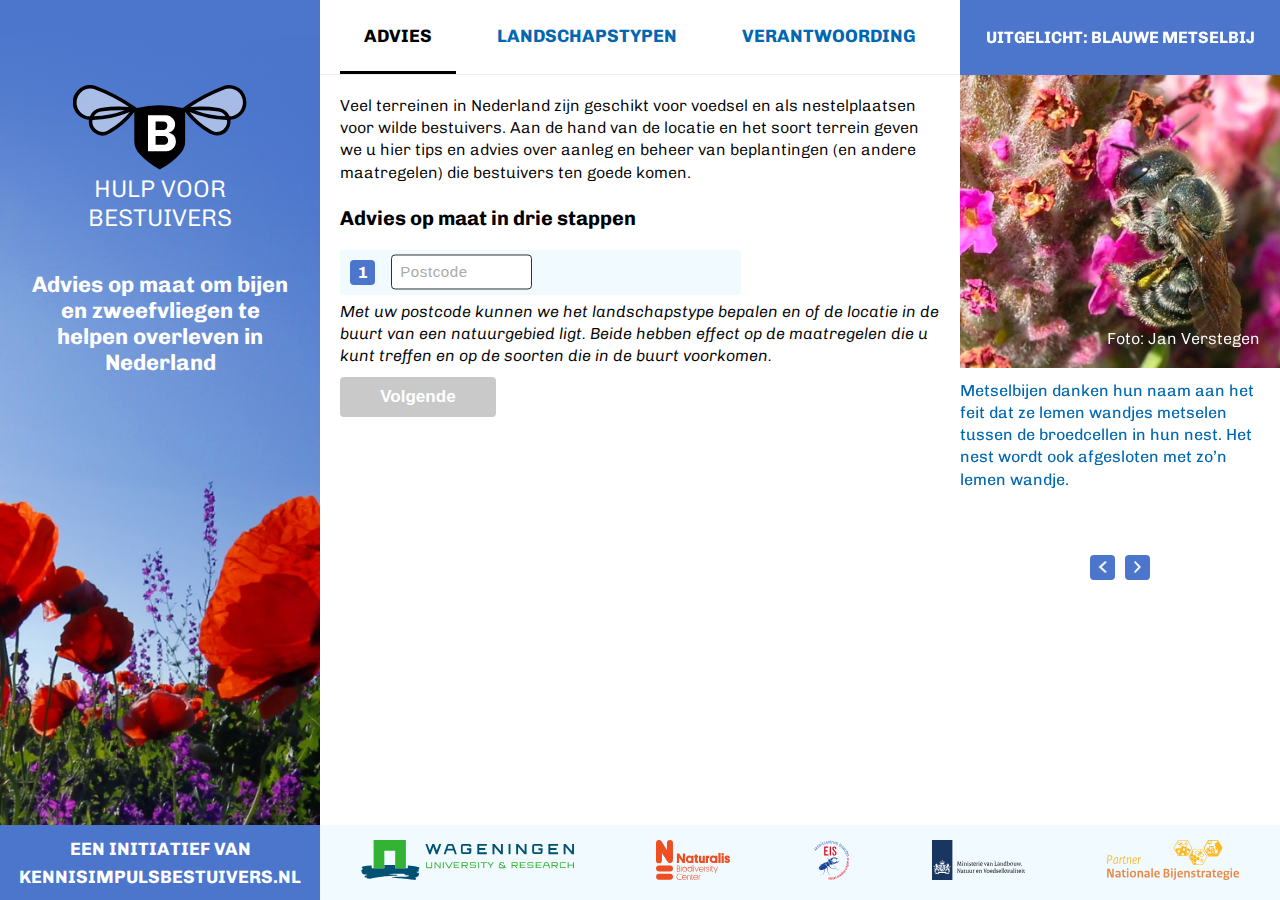
==== index.html @ d1b44572 "fix some issues" ====
<!DOCTYPE html>
<html lang="nl">
<head>
<meta charset="UTF-8" />
<meta name="viewport" content="width=device-width, initial-scale=1.0" />
<link href="https://fonts.googleapis.com/css2?family=Chivo:ital,wght@0,300;0,400;0,700;1,300;1,400;1,700&display=swap" rel="stylesheet" />   
<link rel="stylesheet" href="css/global.css" media="screen" />
<link rel="stylesheet" href="css/index.css" media="screen" />
<link rel="stylesheet" href="css/print.css" media="print" />
    
<script src="./js/global.js" defer></script> 
<script src="./js/carousel.js" defer></script> 
<script src="./js/index.js" defer></script>
<!-- generics -->
<link rel="icon" href="./assets/favicons/favicon-32.png" sizes="32x32">
<link rel="icon" href="./assets/favicons/favicon-57.png" sizes="57x57">
<link rel="icon" href="./assets/favicons/favicon-76.png" sizes="76x76">
<link rel="icon" href="./assets/favicons/favicon-96.png" sizes="96x96">
<link rel="icon" href="./assets/favicons/favicon-128.png" sizes="128x128">
<link rel="icon" href="./assets/favicons/favicon-192.png" sizes="192x192">
<link rel="icon" href="./assets/favicons/favicon-228.png" sizes="228x228">

<!-- Android -->
<link rel="shortcut icon" sizes="196x196" href="./assets/favicons/favicon-196.png">

<!-- iOS -->
<link rel="apple-touch-icon" href="./assets/favicons/favicon-120.png" sizes="120x120">
<link rel="apple-touch-icon" href="path/to/favicon-152.png" sizes="152x152">
<link rel="apple-touch-icon" href="path/to/favicon-180.png" sizes="180x180">

<!-- Windows 8 IE 10-->
<meta name="msapplication-TileColor" content="#FFFFFF">
<meta name="msapplication-TileImage" content="./assets/favicons/favicon-144.png">

<!-- Windows 8.1 + IE11 and above -->
<meta name="msapplication-config" content="./assets/favicons/browserconfig.xml" />

<title>Search Page</title>
</head>
<body>
<div class="loader"> <img src="./assets/logo.svg" alt=""> </div>
<div class="layout"> 
  <!-- header navgation -->
  <div class="nav_logo-flag"> <img src="./assets/logo.svg" alt="logo" class="nav_logo" />
    <h3 class="nav_flag">Hulp voor bestuivers</h3>
  </div>
  <header class="header">
    <nav class="header_nav">
      <ul class="nav_list">
        <li class="nav_item active"><a class="nav_item_link" href="/">Advies</a></li>
        <li class="nav_item"> <a class="nav_item_link">Landschapstypen</a> </li>
        <li class="nav_item"> <a class="nav_item_link">Verantwoording</a> </li>
      </ul>
    </nav>
  </header>
  
  <!-- hero -->
  <section class="hero">
    <div class="hero_logo-flag"> <img src="./assets/logo.svg" alt="logo" class="hero_logo" />
      <h3 class="hero_flag">HULP VOOR BESTUIVERS</h3>
    </div>
    <div class="hero_description">
      <h3> Advies op maat om bijen en zweefvliegen te helpen overleven in
        Nederland </h3>
    </div>
  </section>
  
  <!-- content section -->
  <section class="content">
    <p class="introduction"> Veel terreinen in Nederland zijn geschikt voor voedsel en als
      nestelplaatsen voor wilde bestuivers. Aan de hand van de locatie en
      het soort terrein geven we u hier tips en advies over aanleg en beheer
      van beplantingen (en andere maatregelen) die bestuivers ten goede
      komen. </p>
    <h3 class="content_h3">Advies op maat in drie stappen</h3>
    
    <!-- search form -->
    <form action="./results.html" method="GET" class="search_form">
      <!-- step 1 -->
      <div class="form_step">
        <div class="step_input">
          <div class="sm-box"> <span class="step_number">1</span> </div>
          <input
                type="text"
                name="postcode"
                id="postcode"
                placeholder="Postcode"
              />
        </div>
        <p class="input_error"> Geen geldige postcode. Probeer een andere. </p>
        <p class="input_explanation"> Met uw postcode kunnen we het landschapstype bepalen en of de
          locatie in de buurt van een natuurgebied ligt. Beide hebben effect op de maatregelen die u kunt treffen en op de soorten die in de buurt voorkomen. </p>
        <button class="button next" disabled>Volgende</button>
        <div class="step_input step_resume">
          <div class="sm-box"> <span class="step_number">1</span> </div>
          <div class="step_picked-value"> <span></span> </div>
          <img src="./assets/edit-icon.svg" alt="" class="step_edit-icon" /> </div>
      </div>
      
      <!-- step 2 -->
      <div class="form_step hidden">
        <div class="step_input">
          <div class="sm-box"> <span class="step_number">2</span> </div>
          <label class="step_title">Om welk type terrein gaat het?</label>
          <p class="step_choice">
            <input
                  type="radio"
                  id="choice_1"
                  name="type_terrein"
                  value="Agrarisch bedrijf"
                />
            <label for="choice_1">Agrarisch bedrijf</label>
          </p>
          <p class="step_choice">
            <input
                  type="radio"
                  id="choice_2"
                  name="type_terrein"
                  value="Bedrijventerrein"
                />
            <label for="choice_2">Bedrijventerrein</label>
          </p>
          <p class="step_choice">
            <input
                  type="radio"
                  id="choice_3"
                  name="type_terrein"
                  value="Natuurgebied"
                />
            <label for="choice_3">Natuurgebied</label>
          </p>
          <p class="step_choice">
            <input
                  type="radio"
                  id="choice_4"
                  name="type_terrein"
                  value="Oever of dijk"
                />
            <label for="choice_4">Oever of dijk</label>
          </p>
          <p class="step_choice">
            <input
                  type="radio"
                  id="choice_5"
                  name="type_terrein"
                  value="Park of landgoed"
                />
            <label for="choice_5">Park of landgoed</label>
          </p>
          <p class="step_choice">
            <input
                  type="radio"
                  id="choice_6"
                  name="type_terrein"
                  value="Tuin of plantsoen"
                />
            <label for="choice_6">Tuin of plantsoen</label>
          </p>
          <p class="step_choice">
            <input
                  type="radio"
                  id="choice_7"
                  name="type_terrein"
                  value="Weg- of spoorberm"
                />
            <label for="choice_7">Weg- of spoorberm</label>
          </p>
        </div>
        <button class="button next" disabled>Volgende</button>
        <div class="step_input step_resume">
          <div class="sm-box"> <span class="step_number">2</span> </div>
          <div class="step_picked-value"> <span></span> </div>
          <img src="./assets/edit-icon.svg" alt="" class="step_edit-icon" /> </div>
      </div>
      
      <!-- step 3 -->
      <div class="form_step hidden">
        <div class="step_input">
          <div class="sm-box"> <span class="step_number">3</span> </div>
          <label class="step_title">Over welke situatie wilt u advies?</label>
          <p class="step_choice">
            <input
                  type="radio"
                  id="situatie_1"
                  name="situatie"
                  value="Beheer van bestaande situatie op een bestuiver-vriendelijke manier"
                />
            <label for="situatie_1"
                  >Beheer van bestaande situatie op een bestuiver-vriendelijke
              manier</label
                >
          </p>
          <p class="step_choice">
            <input
                  type="radio"
                  id="situatie_2"
                  name="situatie"
                  value="Aanleg van voedselaanbod"
                />
            <label for="situatie_2">Aanleg van voedselaanbod</label>
          </p>
          <p class="step_choice">
            <input
                  type="radio"
                  id="situatie_3"
                  name="situatie"
                  value="Aanleg van nestelplekken"
                />
            <label for="situatie_3">Aanleg van nestelplekken</label>
          </p>
        </div>
        <button class="button next" type="submit" disabled>Zoek</button>
        <div class="step_input step_resume">
          <div class="sm-box"> <span class="step_number">3</span> </div>
          <div class="step_picked-value"> <span
                  >Beheer van bestaande situatie op een bestuiver-vriendelijke
            manier </span> </div>
          <img src="./assets/edit-icon.svg" alt="" class="step_edit-icon" /> </div>
      </div>
    </form>
  </section>
  
  <!-- spotlight carousel -->
  <section class="spotlight">
    <div class="carousel">
      <div class="carousel_slides"> 
        <!-- slide 1 -->
        <div class="carousel_slide">
          <div class="title-bar">
            <h3>Uitgelicht: Blauwe Metselbij</h3>
          </div>
          <div class="slide_image"> <img src="./assets/p1-blauwe-metselbij.jpg" alt="slide image" /> <span class="slide_image-credit">Foto: Jan Verstegen</span> </div>
          <div class="slide_description">
            <p> Metselbijen danken hun naam aan het feit dat ze lemen wandjes
              metselen tussen de broedcellen in hun nest. Het nest wordt ook
              afgesloten met zo’n lemen wandje. </p>
          </div>
        </div>
        
        <!-- slide 2 -->
        <div class="carousel_slide">
          <div class="title-bar">
            <h3>Uitgelicht: Snorzweefvlieg</h3>
          </div>
          <div class="slide_image"> <img src="./assets/p2-snorzweefvlieg.jpg" alt="slide image" /> <span class="slide_image-credit">Foto: Willem Landman</span> </div>
          <div class="slide_description">
            <p> Zweefvliegen kunnen niet steken, maar bootsen vaak het
              uiterlijk van stekende insecten na (mimicry). </p>
          </div>
        </div>
        
        <!-- slide 3 -->
        <div class="carousel_slide">
          <div class="title-bar">
            <h3>Uitgelicht: Kleine Vos</h3>
          </div>
          <div class="slide_image"> <img src="./assets/p3-kleine-vos.jpg" alt="slide image" /> <span class="slide_image-credit">Foto: Bert Heugmui</span> </div>
          <div class="slide_description">
            <p> In Nederland komen 2.214 vlindersoorten voor, waarvan 53
              dagvlindersoorten. De Kleine Vos (Aglais Urticae) is te
              herkennen aan de roodbruine voorvleugel met een rij blauwe
              maanvlekken langs de achterrand. </p>
          </div>
        </div>
        
        <!-- slide 4 -->
        <div class="carousel_slide">
          <div class="title-bar">
            <h3>Uitgelicht: Bromvlieg</h3>
          </div>
          <div class="slide_image"> <img src="./assets/p4-bromvlieg.jpg" alt="slide image" /> <span class="slide_image-credit">Foto: Egor Kamelev</span> </div>
          <div class="slide_description">
            <p> De bromvlieg kan bij planten met een sterke geur, zoals
              guldenroede (Solidago), helpen bij de bestuiving. </p>
          </div>
        </div>
        
        <!-- slide 5 -->
        <div class="carousel_slide">
          <div class="title-bar">
            <h3>Uitgelicht: Doodskopzweefvlieg</h3>
          </div>
          <div class="slide_image"> <img
                  src="./assets/p5-doodskopzweefvlieg.jpg"
                  alt="slide image"
                /> <span class="slide_image-credit">Foto: Willem Landman</span> </div>
          <div class="slide_description">
            <p> De doodskopzweefvlieg komt in heel Europa voor, tot in
              Noord-Afrika. Het voedsel bestaat uit nectar en stuifmeel van
              diverse bloemsoorten. </p>
          </div>
        </div>
      </div>
      <div class="carousel_controls">
        <button class="sm-box carousel_control" data-dir="left"> <img
                src="./assets/arrow.svg"
                alt="next slide"
                class="carousel_arrow left"
              /> </button>
        <button class="sm-box carousel_control" data-dir="right"> <img
                src="./assets/arrow.svg"
                alt="next slide"
                class="carousel_arrow"
              /> </button>
      </div>
    </div>
  </section>
  
  <!-- footer -->
  <footer class="footer">
    <div class="footer_links"> <a href="http://kennisimpulsbestuivers.nl">Een initiatief van</a> <a href="http://kennisimpulsbestuivers.nl">Kennisimpulsbestuivers.nl</a> </div>
    <div class="footer_sponsors"> <a href="https://www.wur.nl" class="footer_sponsor-link"> <img
              src="./assets/footer-logo-1-wur.svg" alt="" class="footer_sponsor-img"/> </a> <a href="https://www.naturalis.nl" class="footer_sponsor-link"> <img src="./assets/footer-logo-2-naturalis.svg" alt="" class="footer_sponsor-img"/></a> <a href="https://www.eis-nederland.nl" class="footer_sponsor-link"><img src="./assets/footer-logo-3-eis.svg" alt="" class="footer_sponsor-img"/> </a> <a href="https://www.rijksoverheid.nl/ministeries/ministerie-van-landbouw-natuur-en-voedselkwaliteit" class="footer_sponsor-link"> <img src="./assets/footer-logo-4-lnv.svg" alt="" class="footer_sponsor-img"/> </a> <a href="https://www.bestuivers.nl/nationalebijenstrategie" class="footer_sponsor-link"> <img src="./assets/footer-logo-5-nb.svg" alt="" class="footer_sponsor-img"/> </a> </div>
  </footer>
</div>
</body>
</html>
---- css/global.css ----
:root {
  --main-color: #4b76cc;
  --main-color-light: #f0faff;
  --main-color-dark: #0067b2;
  --inactive-button-bg: #c9c9c9;
  --red: #ed1c24;
  --black: #000000;
  --white: #ffffff;
  --green: #29af58;
  --brown: #b27036;
  --blue: #29abe2;
  --yellow: #ffb831;
  --gray-bg: #d7d7d7;
  --font: 'Chivo', sans-serif;
}

*,
*::after,
*::before {
  margin: 0;
  padding: 0;
  -webkit-box-sizing: border-box;
  box-sizing: border-box;
}

html {
  font-size: 62.7%;
}

body {
  font-size: 1.6rem;
  font-family: var(--font);
  background-color: var(--gray-bg);
  color: var(--black);
}
/*t*/ .print {display:none}
p {
  font-size: 1.6rem;
  line-height: 2.2rem;
}

.text {
  font-size: 1.6rem;
  line-height: 2.2rem;
}

img {
  max-width: 100%;
  max-height: 100%;
}

ol,
ul {
  list-style: none;
}

table {
  border-collapse: collapse;
  border-spacing: 0;
}

a,
button {
  cursor: pointer;
  /*t*/ text-decoration:none;
}

a:active,
a:hover {
  outline: 0;
}

/* Page preloader */
.loader {
  position: fixed;
  top: 0;
  bottom: 0;
  right: 0;
  left: 0;
  z-index: 1000;
  background-color: var(--main-color-light);
}

.loader img {
  width: 120px;
  position: absolute;
  top: 20%;
  left: 50%;
  animation: float 2s ease-in-out infinite;
}

.loader.hidden {
  display: none;
}


@keyframes float {
  0% {
    transform: translateY(0px) translate(-50%, -50%);
  }
  50% {
    transform: translateY(25px) translate(-50%, -50%);
  }
  100% {
    transform: translateY(0px) translate(-50%, -50%);
  }
}


/* Layout */
.layout {
  max-width: 1920px;
  min-height: 100vh;
  margin: auto;
  padding-top: 7.5rem;
  background-color: var(--white);
}

/* Header (navigation) */
.header {
  height: 7.5rem;
  border-bottom: 1.5px rgb(240, 240, 240) solid;
  z-index: 4;
  background-color: var(--white);
  position: fixed;
  top: 0;
  left: 25%;
  right: 25%;
}

.nav_logo-flag {
  display: none;
}

.header_nav {
  height: 100%;
}

.nav_list {
  display: -webkit-box;
  display: -ms-flexbox;
  display: flex;
  -webkit-box-pack: justify;
  -ms-flex-pack: justify;
  justify-content: space-between;
  -webkit-box-align: center;
  -ms-flex-align: center;
  align-items: center;
  height: 100%;
  margin: auto 2rem;
  overflow-x: scroll;
  scrollbar-width: none;
}

.nav_list::-webkit-scrollbar {
  height: 0rem;
  width: 0rem;
}

.nav_item {
  height: 100%;
  font-size: 1.8rem;
  font-weight: bold;
  padding-right: 4%;
  padding-left: 4%;
  border-bottom: 3px solid transparent;
  color: var(--main-color-dark);
  -webkit-transition: all 0.2s linear;
  -o-transition: all 0.2s linear;
  transition: all 0.2s linear;
}

.nav_item_link {
  text-transform: uppercase;
  display: -webkit-box;
  display: -ms-flexbox;
  display: flex;
  -webkit-box-pack: center;
  -ms-flex-pack: center;
  justify-content: center;
  -webkit-box-align: center;
  -ms-flex-align: center;
  align-items: center;
  width: 100%;
  height: 100%;
  color: inherit;
}

.nav_item:hover {
  border-bottom: 3px solid var(--main-color-dark);
}

.nav_item.active {
  color: var(--black);
  border-bottom: 3px solid var(--black);
}

/* Hero */
.hero {
  width: 25%;
  max-width: 34.8rem;
  background-color: var(--main-color);
  background-image: url('../assets/main-image.png');
  background-position-y: bottom;
  background-size: cover;
  color: var(--white);
  text-align: center;
  position: fixed;
  right: left;
  bottom: 7.5rem;
  top: 0;
}

.hero_logo-flag {
  width: 80%;
  margin: auto;
  margin-top: 8.5rem;
}

.hero_logo {
  width: 17.4rem;
}

.hero_flag {
  font-size: 2.4rem;
  font-weight: 300;
}

.hero_description h3 {
  font-size: 2.2rem;
  line-height: 2.6rem;
  font-weight: bold;
  width: 85%;
  margin: auto;
  margin-top: 4rem;
}

/* Spotlight */
.spotlight {
  width: 25%;
  max-width: 34.8rem;
  position: fixed;
  right: 0;
  top: 0;
}

.title-bar {
  display: flex;
  justify-content: center;
  align-items: center;
  height: 7.5rem;
  padding-right: 1rem;
  padding-left: 1rem;
  background-color: var(--main-color);
  color: var(--white);
  text-transform: uppercase;
  font-size: 1.4rem;
  text-align: center;
}

/* Content */
.content {
  margin: 7.5rem 25%;
  margin-top: 0rem;
}

/* Footer */
.footer {
  display: -webkit-box;
  display: -ms-flexbox;
  display: flex;
  height: 7.5rem;
  position: fixed;
  bottom: 0;
  left: 0;
  right: 0;
  background-color: var(--main-color-light);
  margin-top: 3rem;
}

.footer_links {
  width: 25%;
  max-width: 34.8rem;
  background-color: var(--main-color);
  padding-top: 1rem;
  color: var(--white);
  text-transform: uppercase;
  font-size: 1.8rem;
  line-height: 2.8rem;
  font-weight: bold;
  text-align: center;
}
.footer_links a, .footer_links a:visited {  text-decoration:none;color: var(--white);
}
.footer_sponsors {
  display: -webkit-box;
  display: -ms-flexbox;
  display: flex;
  width: 75%;
  -ms-flex-pack: distribute;
  justify-content: space-around;
  -webkit-box-align: center;
  -ms-flex-align: center;
  align-items: center;
  background-color: var(--main-color-light);
}

.footer_sponsor-link {
  display: block;
}

.footer_sponsor-img {
  height: 4rem;
}

/* sm-box */
.sm-box {
  width: 2.5rem;
  height: 2.5rem;
  background-color: var(--main-color);
  border-radius: 0.4rem;
  display: -webkit-inline-box;
  display: -ms-inline-flexbox;
  display: inline-flex;
  -webkit-box-pack: center;
  -ms-flex-pack: center;
  justify-content: center;
  -webkit-box-align: center;
  -ms-flex-align: center;
  align-items: center;
  border: none;
  outline: none;
}

/*  Media Queries  */
@media (min-width: 1920px) {
  .header {
    right: calc((100vw - 1920px) / 2 + 45rem);
    left: calc((100vw - 1920px) / 2 + 45rem);
  }
  .spotlight {
    right: calc((100vw - 1920px) / 2);
  }
  .footer {
    right: calc((100vw - 1920px) / 2);
    left: calc((100vw - 1920px) / 2);
  }
}

@media (min-width: 1800px) {
  html {
    font-size: 75%;
  }
}

@media (min-width: 1400px) {
  html {
    font-size: 66%;
  }
  .spotlight,
  .hero,
  .footer_links {
    max-width: 45rem;
  }
}

@media (max-width: 1125px) {
  html {
    font-size: 56%;
  }

  p {
    font-size: 1.8rem;
    line-height: 2.4rem;
  }
}

@media (min-width: 768px) and (max-width: 1024px) {
  .nav_list {
    max-width: 100%;
  }

  .nav_item {
    font-size: 14px;
    padding: 2px;
  }
}

@media (max-width: 768px) {
  .layout {
    display: inline-block;
    position: relative;
    width: 100%;
    padding-top: 0rem;
  }

  .nav_logo-flag {
    display: -webkit-box;
    display: -ms-flexbox;
    display: flex;
    -webkit-box-align: center;
    -ms-flex-align: center;
    align-items: center;
    -webkit-box-pack: center;
    -ms-flex-pack: center;
    justify-content: center;
    margin: auto;
    position: fixed;
    width: 100%;
    background: var(--main-color);
    padding: 1rem;
    color: var(--white);
    z-index: 4;
  }

  .nav_logo {
    width: 10rem;
    margin-right: 2rem;
  }

  .nav_flag {
    text-transform: uppercase;
    font-size: 2.4rem;
    font-weight: 300;
  }

  .header {
    top: 6.8rem;
    left: 0;
    width: 100%;
    height: 6.4rem;
  }

  .hero {
    width: 100%;
    max-width: 100%;
    height: 20rem;
    background-position-y: 65%;
    padding-top: 2rem;
    margin-top: 12rem;
    position: relative;
  }

  .hero_logo-flag {
    display: none;
  }

  .hero_description {
    margin-top: 5rem;
    max-width: 50rem;
    margin-right: auto;
    margin-left: auto;
  }

  .hero_description h3 {
    text-align: center;
    line-height: 3rem;
  }

  .header {
    border-bottom: none;
    -webkit-box-shadow: 0rem 0.4rem 0.4rem rgba(0, 0, 0, 0.1);
    box-shadow: 0rem 0.4rem 0.4rem rgba(0, 0, 0, 0.1);
  }

  .header_nav {
    max-width: 60rem;
    margin: auto;
  }

  .spotlight {
    display: none;
  }

  .content {
    margin: 0;
    margin-bottom: 10rem;
  }

  .footer {
    display: block;
    width: 100%;
    position: fixed;
    bottom: 7rem;
  }

  .footer_links {
    width: 100%;
    max-width: 100%;
    padding: 2rem;
  }

  .footer_sponsors {
    display: -webkit-box;
    display: -ms-flexbox;
    display: flex;
    -webkit-box-pack: justify;
    -ms-flex-pack: justify;
    justify-content: space-between;
    width: 100%;
    padding: 1.6rem;
    background-color: var(--main-color-light);
  }
}

@media (max-width: 667px) {
  .header {
    height: 51px;
  }

  .nav_flag {
    font-size: 20px;
  }

  .nav_item {
    font-size: 15px;
  }

  .content {
    margin-bottom: 6rem;
  }

  .footer {
    display: block;
    width: 100%;
    position: relative;
  }

  .footer_sponsors {
    display: -webkit-box;
    display: -ms-flexbox;
    display: flex;
    -webkit-box-pack: baseline;
    -ms-flex-pack: baseline;
    justify-content: baseline;
    -ms-flex-wrap: wrap;
    flex-wrap: wrap;
    width: 100%;
    padding: 4rem;
    background-color: var(--main-color-light);
  }

  .footer_sponsor-link {
    width: 45%;
    height: 6rem;
    text-align: center;
  }

  .footer_sponsor-link:nth-child(1) {
    height: 4rem;
  }

  .footer_sponsor-link:nth-child(3) {
    width: 100%;
    margin: 6rem;
  }

  .footer_sponsor-img {
    height: 100%;
  }
}

@media (max-width: 375px) {
  p {
    font-size: 14px;
  }

  .nav_flag {
    font-size: 18px;
    margin: 0;
  }

  .hero {
    height: 315px;
  }

  .nav_list {
    max-width: 100%;
    margin: 2px;
  }

  .nav_item {
    font-size: 14px;
    padding: 1px;
  }
}
---- css/index.css ----
/*******************

1 - carousel
2 - content
3 - media queries

********************/

/* carousel */
.carousel {
  width: 100%;
  overflow-x: hidden;
}

.carousel_slides {
  display: flex;
  width: 100%;
  position: relative;
  right: 0;
}

.carousel_slide {
  min-width: 100%;
}

.slide_image {
  position: relative;
  color: var(--white);
  height: 29.2rem;
}

.slide_image img {
  width: 100%;
  height: 100%;
  object-fit: cover;
  object-position: center;
}

.slide_image-credit {
  position: absolute;
  right: 2rem;
  bottom: 2rem;
  font-weight: 300;
}

.slide_description {
  padding-top: 1.2rem;
  padding-right: 1rem;
  color: var(--main-color-dark);
}

.slide_description p {
  line-height: 2.2rem;
}

/* Carousel controls */
.carousel_controls {
  display: flex;
  justify-content: center;
  margin-top: 2rem;
}

.carousel_control {
  margin: auto 0.5rem;
}

.carousel_arrow {
  height: 1.2rem;
}

.carousel_arrow.left {
  transform: rotateY(180deg);
}



/* content */
.content {
  padding: 2rem;
}

.introduction {
  font-weight: 300;
}

.content_h3 {
  font-size: 2rem;
  margin-top: 2.2rem;
}




/* form */
.search_form {
  padding-bottom: 6rem;
}

.form_step {
  margin-top: 2rem;
  margin-bottom: 3rem;
}

.search_form:not(.opened) .form_step.hidden {
  display: none;
}

.search_form.opened .button:not([type='submit']) {
  display: none;
}

.step_input {
  width: 40rem;
  padding: 1rem;
  position: relative;
  background-color: var(--main-color-light);
  border-radius: 4px;
}

.step_input .sm-box {
  margin-right: 0.6rem;
}

.step_number {
  color: var(--white);
  font-weight: bold;
}

input {
  padding: 0.8rem;
  border: 1px solid rgb(49, 49, 49);
  border-radius: 4px;
  font-size: 1.5rem;
  letter-spacing: 0.06rem;
  outline: none;
}

input:focus {
  border: 1px solid black;
}

input::placeholder {
  color: rgb(170, 170, 170);
}

input#postcode {
  position: absolute;
  top: 50%;
  transform: translateY(-50%);
  width: 14rem;
  margin-left: 1rem;
}

.input_error {
  color: var(--red);
  margin-top: 1rem;
  display: none;
}

.input_explanation {
  font-weight: 300;
  font-style: italic;
  margin-top: 0.6rem;
}

.form_step.error input {
  border-color: var(--red);
  color: var(--red);
}

.form_step.error .input_error {
  display: block;
}

.step_resume {
  display: none;
}

.step_edit-icon {
  display: block;
  width: 2.4rem;
  position: absolute;
  top: 1rem;
  right: 1.6rem;
  cursor: pointer;
}

.form_step.passed > *:not(.step_resume) {
  display: none;
}

.form_step.passed .step_resume {
  display: block;
}

.step_picked-value {
  position: relative;
  margin-left: 3.6rem;
  margin-top: -2rem;
  margin-bottom: 1rem;
}

.step_picked-value span {
  display: block;
}

.button {
  background-color: var(--main-color);
  border: none;
  border-radius: 4px;
  color: white;
  font-weight: bold;
  font-size: 1.7rem;
  padding: 1rem 4rem 1rem 4rem;
  margin-top: 1rem;
}

.button:disabled {
  background-color: var(--inactive-button-bg);
}

.step_choice {
  margin: 1.6rem auto;
}

[type='radio']:checked,
[type='radio']:not(:checked) {
  position: absolute;
  left: -9999px;
}

[type='radio']:checked + label,
[type='radio']:not(:checked) + label {
  position: relative;
  padding-left: 3.4rem;
  cursor: pointer;
  line-height: 20px;
  display: inline-block;
}

[type='radio']:checked + label:before,
[type='radio']:not(:checked) + label:before {
  content: '';
  position: absolute;
  left: 0;
  top: 0;
  width: 2.2rem;
  height: 2.2rem;
  border: 1.5px solid rgb(51, 51, 51);
  border-radius: 100%;
  background: #fff;
}

[type='radio']:checked + label:after,
[type='radio']:not(:checked) + label:after {
  content: '';
  width: 1.2rem;
  height: 1.2rem;
  background: var(--main-color);
  position: absolute;
  top: 0.5rem;
  left: 0.5rem;
  border-radius: 100%;
  -webkit-transition: all 0.2s ease;
  transition: all 0.2s ease;
}

[type='radio']:not(:checked) + label:after {
  opacity: 0;
  -webkit-transform: scale(0);
  transform: scale(0);
}

[type='radio']:checked + label:after {
  opacity: 1;
  -webkit-transform: scale(1);
  transform: scale(1);
}


/* media queries */
@media (min-width: 1400px) {
  .slide_image {
    height: 18vw;
    max-height: 40rem;
  }
}

@media (max-width: 1125px) {
  .slide_image {
    max-height: 25rem;
  }

  .slide_description p {
    font-size: 1.8rem;
    line-height: 2.6rem;
  }

  .step_title {
    font-size: 1.8rem;
  }

  input {
    font-size: 1.7rem;
  }
}

@media (max-width: 1024px) {
  .slide_description p {
    font-size: 1.6rem;
    line-height: 2.8rem;
  }
}


@media (max-width: 768px) {

  .content {
    padding: 0;
  }

  p, h3, button {
    margin-left: 2rem;
    margin-right: 2rem;
  }

  .introduction {
    margin-top: 2rem;
  }

  .step_input {
    padding-left: 3rem;
    padding-top: 1.5rem;
    width: 100%;
  }
}
---- css/print.css ----
/* CSS Document */
@import url('https://fonts.googleapis.com/css2?family=Chivo:ital,wght@0,300;0,400;0,700;1,300;1,400;1,700&display=swap');
@page {
margin: 0.5cm;
}
body {width:100% !important; margin:0 !important; padding:0 !important; font-family: 'Chivo', sans-serif; line-height: 1.4; word-spacing:1.1pt; letter-spacing:0.2pt; color: #000; background: none; font-size: 11pt; }
.print, .section_title_input, .content_measure_details {display:inline}
.loader, .header, .hero_logo-flag, .content_measure_image, .options-filter-toggler, .options-filter-toggler label, .content_edit-btn, .content_measure_print, .content_measures-list, .section_title_input, .sm-box.section_dropdown {display:none}
.nav_logo-flag {text-align: center}
.nav_logo {width:3cm}
h3.nav_flag {margin:0;padding:0;text-transform: uppercase}
.hero_description {text-align: center; color:#969696!important}
.print-box {width:50%; display:inline-block;float:left;padding-bottom:30px}
.content_chosen-params p {margin:0}
.chart_wrapper {}
.chart_legend {
  /*display: inline-flex;*/
  flex-direction: column;
  width: auto;float:left;
  margin:22px 0 0;
}
.chart_canvas {}
.chart_legend_element {
  display: flex;
}
#chart_canvas {float:left}
.chart_legend_element-name {
  /*font-size: 1.4rem;*/
  margin: 0 0.5rem;
    white-space: nowrap;
}

.chart_legend_element-value {
  /*font-size: 1.3rem;*/
   margin:0;
    width:100%;
    margin-bottom:10px;
    text-align:right;
}
.color-box {width:10px;height:10px;box-sizing: border-box;}
.color-box.green {border:10px solid #29af58;}
.color-box.blue {border:10px solid #29abe2;}
.color-box.brown {border:10px solid #b27036;}
.color-box.yellow {border:10px solid #ffb831;}

.section_title {font-weight:bold;font-size:1.3em}
.species-table {margin-bottom:30px}
.month-box {border:1px solid black;width:10px;height:10px;display:block;float:left}
.species-table a:link, .species-table a:visited {text-decoration:none;color:#000}
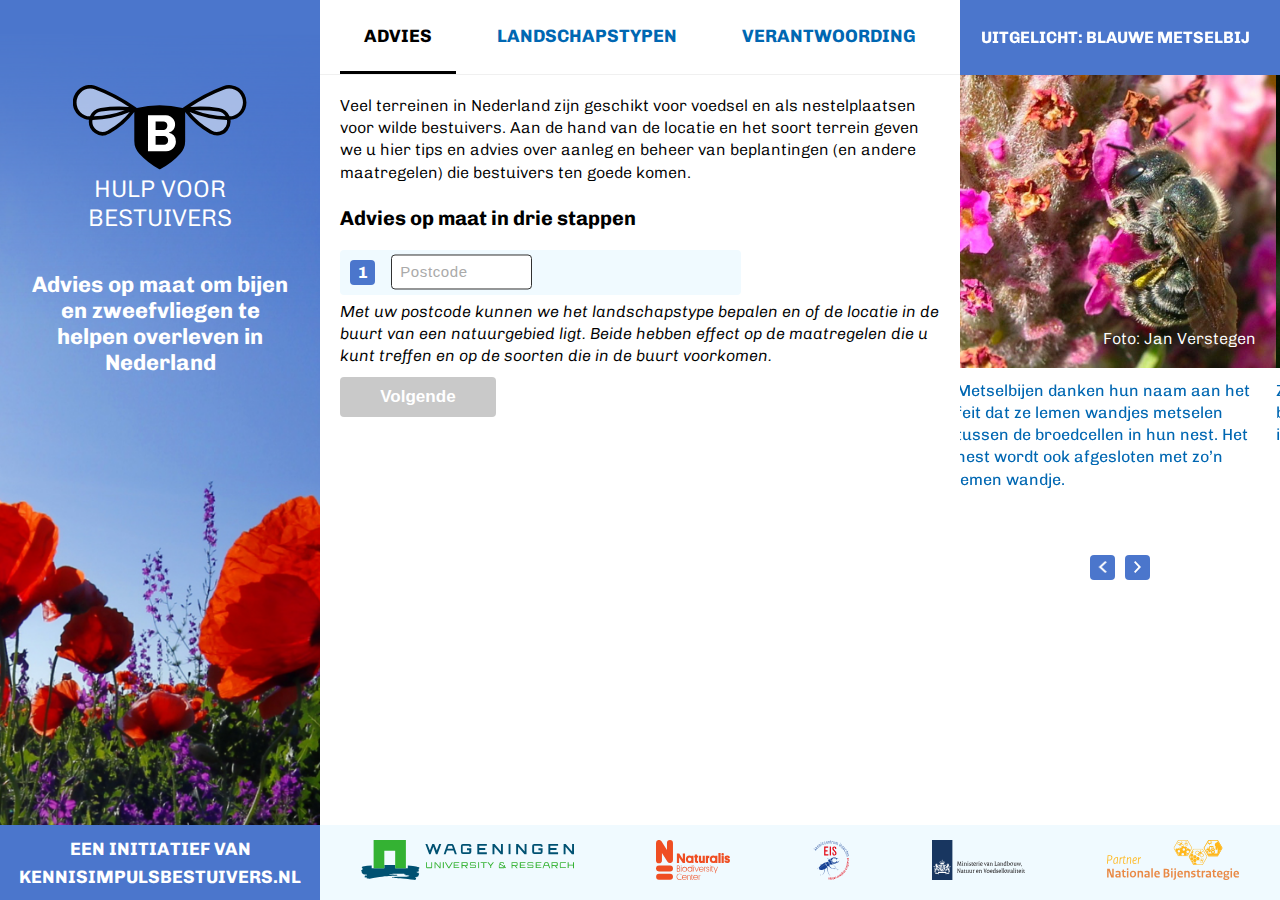
==== commit a096b002: "fix back btton issue, change dropdown tags, change content and tables logic, back to pdf, fix script" ====
--- a/index.html
+++ b/index.html
@@ -3,13 +3,14 @@
 <head>
 <meta charset="UTF-8" />
 <meta name="viewport" content="width=device-width, initial-scale=1.0" />
-<link href="https://fonts.googleapis.com/css2?family=Chivo:ital,wght@0,300;0,400;0,700;1,300;1,400;1,700&display=swap" rel="stylesheet" />   
+<link href="https://fonts.googleapis.com/css2?family=Chivo:ital,wght@0,300;0,400;0,700;1,300;1,400;1,700&display=swap" rel="stylesheet" />
 <link rel="stylesheet" href="css/global.css" media="screen" />
 <link rel="stylesheet" href="css/index.css" media="screen" />
 <link rel="stylesheet" href="css/print.css" media="print" />
-    
-<script src="./js/global.js" defer></script> 
-<script src="./js/carousel.js" defer></script> 
+
+<script src="./js/global.js" defer></script>
+<script src="./js/carousel.js" defer></script>
+<script src="./js/form.js" defer></script>
 <script src="./js/index.js" defer></script>
 <!-- generics -->
 <link rel="icon" href="./assets/favicons/favicon-32.png" sizes="32x32">
@@ -39,7 +40,7 @@
 </head>
 <body>
 <div class="loader"> <img src="./assets/logo.svg" alt=""> </div>
-<div class="layout"> 
+<div class="layout">
   <!-- header navgation -->
   <div class="nav_logo-flag"> <img src="./assets/logo.svg" alt="logo" class="nav_logo" />
     <h3 class="nav_flag">Hulp voor bestuivers</h3>
@@ -53,7 +54,7 @@
       </ul>
     </nav>
   </header>
-  
+
   <!-- hero -->
   <section class="hero">
     <div class="hero_logo-flag"> <img src="./assets/logo.svg" alt="logo" class="hero_logo" />
@@ -64,7 +65,7 @@
         Nederland </h3>
     </div>
   </section>
-  
+
   <!-- content section -->
   <section class="content">
     <p class="introduction"> Veel terreinen in Nederland zijn geschikt voor voedsel en als
@@ -73,7 +74,7 @@
       van beplantingen (en andere maatregelen) die bestuivers ten goede
       komen. </p>
     <h3 class="content_h3">Advies op maat in drie stappen</h3>
-    
+
     <!-- search form -->
     <form action="./results.html" method="GET" class="search_form">
       <!-- step 1 -->
@@ -81,24 +82,25 @@
         <div class="step_input">
           <div class="sm-box"> <span class="step_number">1</span> </div>
           <input
-                type="text"
-                name="postcode"
-                id="postcode"
-                placeholder="Postcode"
-              />
+            type="text"
+            name="postcode"
+            id="postcode"
+            placeholder="Postcode"
+          />
         </div>
         <p class="input_error"> Geen geldige postcode. Probeer een andere. </p>
         <p class="input_explanation"> Met uw postcode kunnen we het landschapstype bepalen en of de
           locatie in de buurt van een natuurgebied ligt. Beide hebben effect op de maatregelen die u kunt treffen en op de soorten die in de buurt voorkomen. </p>
-        <button class="button next" disabled>Volgende</button>
-        <div class="step_input step_resume">
-          <div class="sm-box"> <span class="step_number">1</span> </div>
-          <div class="step_picked-value"> <span></span> </div>
-          <img src="./assets/edit-icon.svg" alt="" class="step_edit-icon" /> </div>
-      </div>
-      
+          <div class="step_input step_resume">
+            <div class="sm-box"> <span class="step_number">1</span> </div>
+            <div class="step_picked-value"> <span></span> </div>
+            <img src="./assets/edit-icon.svg" alt="" class="step_edit-icon" />
+          </div>
+          <button class="button next" type="button" disabled>Volgende</button>
+      </div>
+
       <!-- step 2 -->
-      <div class="form_step hidden">
+      <div class="form_step ">
         <div class="step_input">
           <div class="sm-box"> <span class="step_number">2</span> </div>
           <label class="step_title">Om welk type terrein gaat het?</label>
@@ -166,15 +168,17 @@
             <label for="choice_7">Weg- of spoorberm</label>
           </p>
         </div>
-        <button class="button next" disabled>Volgende</button>
         <div class="step_input step_resume">
           <div class="sm-box"> <span class="step_number">2</span> </div>
           <div class="step_picked-value"> <span></span> </div>
-          <img src="./assets/edit-icon.svg" alt="" class="step_edit-icon" /> </div>
-      </div>
-      
+          <img src="./assets/edit-icon.svg" alt="" class="step_edit-icon" />
+        </div>
+
+        <button class="button next" type="button" disabled>Volgende</button>
+      </div>
+
       <!-- step 3 -->
-      <div class="form_step hidden">
+      <div class="form_step ">
         <div class="step_input">
           <div class="sm-box"> <span class="step_number">3</span> </div>
           <label class="step_title">Over welke situatie wilt u advies?</label>
@@ -199,31 +203,37 @@
                 />
             <label for="situatie_2">Aanleg van voedselaanbod</label>
           </p>
-          <p class="step_choice">
-            <input
-                  type="radio"
-                  id="situatie_3"
-                  name="situatie"
-                  value="Aanleg van nestelplekken"
-                />
-            <label for="situatie_3">Aanleg van nestelplekken</label>
-          </p>
-        </div>
-        <button class="button next" type="submit" disabled>Zoek</button>
+        </div>
+
         <div class="step_input step_resume">
           <div class="sm-box"> <span class="step_number">3</span> </div>
-          <div class="step_picked-value"> <span
-                  >Beheer van bestaande situatie op een bestuiver-vriendelijke
-            manier </span> </div>
-          <img src="./assets/edit-icon.svg" alt="" class="step_edit-icon" /> </div>
-      </div>
+          <div class="step_picked-value"> <span></span> </div>
+          <img src="./assets/edit-icon.svg" alt="" class="step_edit-icon" />
+        </div>
+
+        <div class="submit-loader" >
+          <img class="submit-loader_spinner" src="./assets/loading-spinner.svg" alt="spinner">
+          <p class="submit-loader_text" >Ean ogenblik, er wordt gezocht.</p>
+        </div>
+
+        <button class="button next" type="submit" disabled>Zoek</button>
+
+      </div>
+<!--
+      <div class="submit-loader" >
+        <img class="submit-loader_spinner" src="./assets/loading-spinner.svg" alt="spinner">
+        <p class="submit-loader_text" >Ean ogenblik, er wordt gezocht.</p>
+      </div>
+
+      <button class="button next" type="submit" disabled>Zoek</button> -->
+
     </form>
   </section>
-  
+
   <!-- spotlight carousel -->
   <section class="spotlight">
     <div class="carousel">
-      <div class="carousel_slides"> 
+      <div class="carousel_slides">
         <!-- slide 1 -->
         <div class="carousel_slide">
           <div class="title-bar">
@@ -236,7 +246,7 @@
               afgesloten met zo’n lemen wandje. </p>
           </div>
         </div>
-        
+
         <!-- slide 2 -->
         <div class="carousel_slide">
           <div class="title-bar">
@@ -248,7 +258,7 @@
               uiterlijk van stekende insecten na (mimicry). </p>
           </div>
         </div>
-        
+
         <!-- slide 3 -->
         <div class="carousel_slide">
           <div class="title-bar">
@@ -262,7 +272,7 @@
               maanvlekken langs de achterrand. </p>
           </div>
         </div>
-        
+
         <!-- slide 4 -->
         <div class="carousel_slide">
           <div class="title-bar">
@@ -274,7 +284,7 @@
               guldenroede (Solidago), helpen bij de bestuiving. </p>
           </div>
         </div>
-        
+
         <!-- slide 5 -->
         <div class="carousel_slide">
           <div class="title-bar">
@@ -305,7 +315,7 @@
       </div>
     </div>
   </section>
-  
+
   <!-- footer -->
   <footer class="footer">
     <div class="footer_links"> <a href="http://kennisimpulsbestuivers.nl">Een initiatief van</a> <a href="http://kennisimpulsbestuivers.nl">Kennisimpulsbestuivers.nl</a> </div>
--- a/css/index.css
+++ b/css/index.css
@@ -100,6 +100,7 @@
   margin-top: 2rem;
   margin-bottom: 3rem;
 }
+
 
 .search_form:not(.opened) .form_step.hidden {
   display: none;
@@ -191,6 +192,10 @@
 
 .form_step.passed .step_resume {
   display: block;
+}
+
+.form_step.editing .button:not([type='submit']) {
+  display: none;
 }
 
 .step_picked-value {
@@ -244,8 +249,8 @@
   position: absolute;
   left: 0;
   top: 0;
-  width: 2.2rem;
-  height: 2.2rem;
+  width: 20px;
+  height: 20px;
   border: 1.5px solid rgb(51, 51, 51);
   border-radius: 100%;
   background: #fff;
@@ -254,12 +259,12 @@
 [type='radio']:checked + label:after,
 [type='radio']:not(:checked) + label:after {
   content: '';
-  width: 1.2rem;
-  height: 1.2rem;
+  width: 10px;
+  height: 10px;
   background: var(--main-color);
   position: absolute;
-  top: 0.5rem;
-  left: 0.5rem;
+  top: 5px;
+  left: 5px;
   border-radius: 100%;
   -webkit-transition: all 0.2s ease;
   transition: all 0.2s ease;
@@ -275,6 +280,28 @@
   opacity: 1;
   -webkit-transform: scale(1);
   transform: scale(1);
+}
+
+
+.submit-loader {
+  display: none;
+}
+
+.search_form.submitting button[type="submit"] {
+  display: none;
+}
+
+.search_form.submitting .submit-loader {
+  display: flex;
+  align-items: center;
+}
+
+.submit-loader_spinner {
+  width: 8rem;
+}
+
+.submit-loader_text {
+  margin: 0rem;
 }
 
 
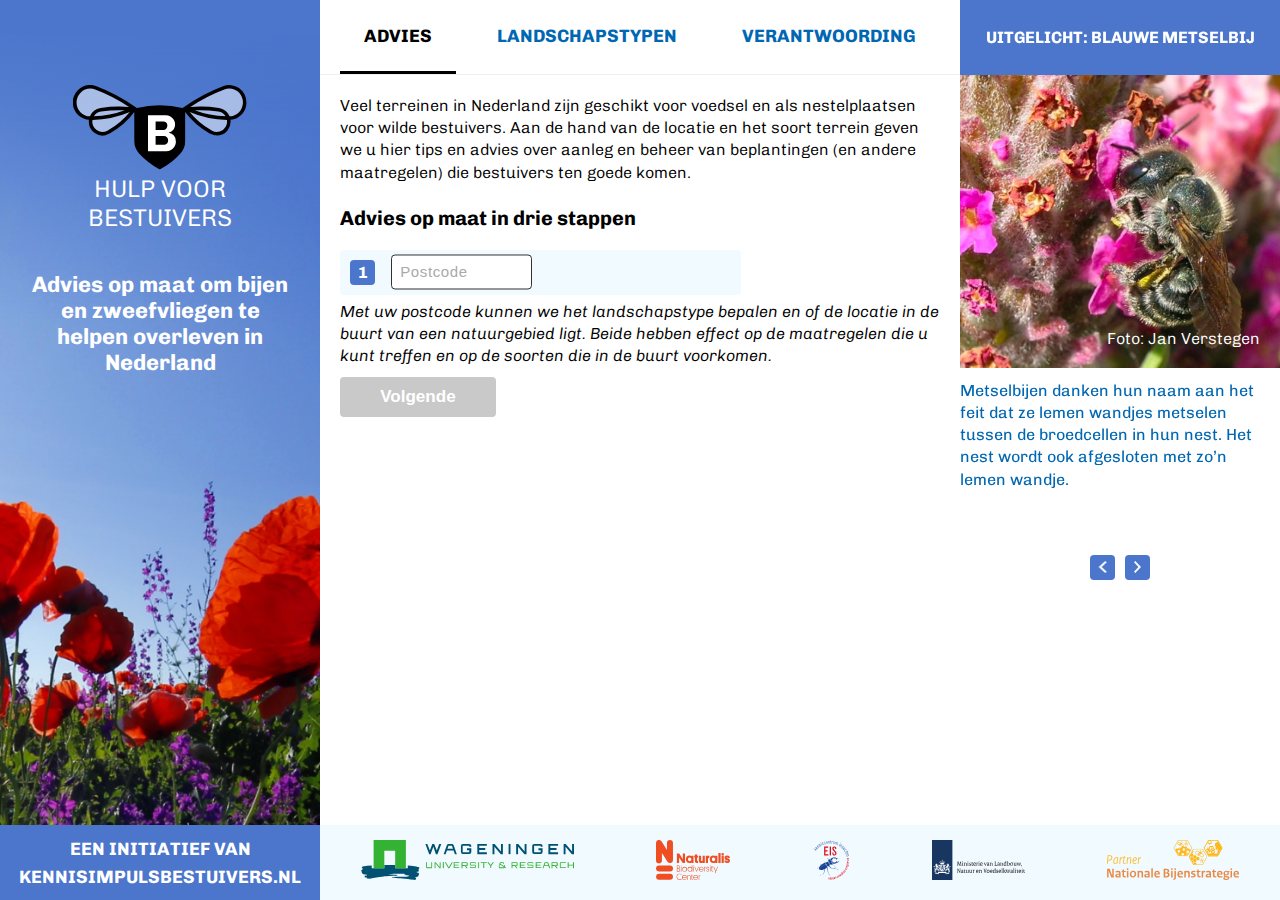
==== commit 66b91052: "add some updats #1" ====
--- a/index.html
+++ b/index.html
@@ -3,6 +3,7 @@
 <head>
 <meta charset="UTF-8" />
 <meta name="viewport" content="width=device-width, initial-scale=1.0" />
+
 <link href="https://fonts.googleapis.com/css2?family=Chivo:ital,wght@0,300;0,400;0,700;1,300;1,400;1,700&display=swap" rel="stylesheet" />
 <link rel="stylesheet" href="css/global.css" media="screen" />
 <link rel="stylesheet" href="css/index.css" media="screen" />
@@ -38,7 +39,7 @@
 
 <title>Search Page</title>
 </head>
-<body>
+<body onbeforeunload="() => {}">
 <div class="loader"> <img src="./assets/logo.svg" alt=""> </div>
 <div class="layout">
   <!-- header navgation -->
@@ -76,7 +77,7 @@
     <h3 class="content_h3">Advies op maat in drie stappen</h3>
 
     <!-- search form -->
-    <form action="./results.html" method="GET" class="search_form">
+    <form action="./results.html" method="GET" class="search_form" autocomplete="off">
       <!-- step 1 -->
       <div class="form_step">
         <div class="step_input">
--- a/css/global.css
+++ b/css/global.css
@@ -49,10 +49,16 @@
   max-height: 100%;
 }
 
-ol,
+
+li {
+  text-decoration: none;
+}
+
 ul {
   list-style: none;
 }
+
+
 
 table {
   border-collapse: collapse;
@@ -242,6 +248,7 @@
   position: fixed;
   right: 0;
   top: 0;
+  z-index: 2;
 }
 
 .title-bar {
@@ -276,6 +283,7 @@
   right: 0;
   background-color: var(--main-color-light);
   margin-top: 3rem;
+  z-index: 2;
 }
 
 .footer_links {
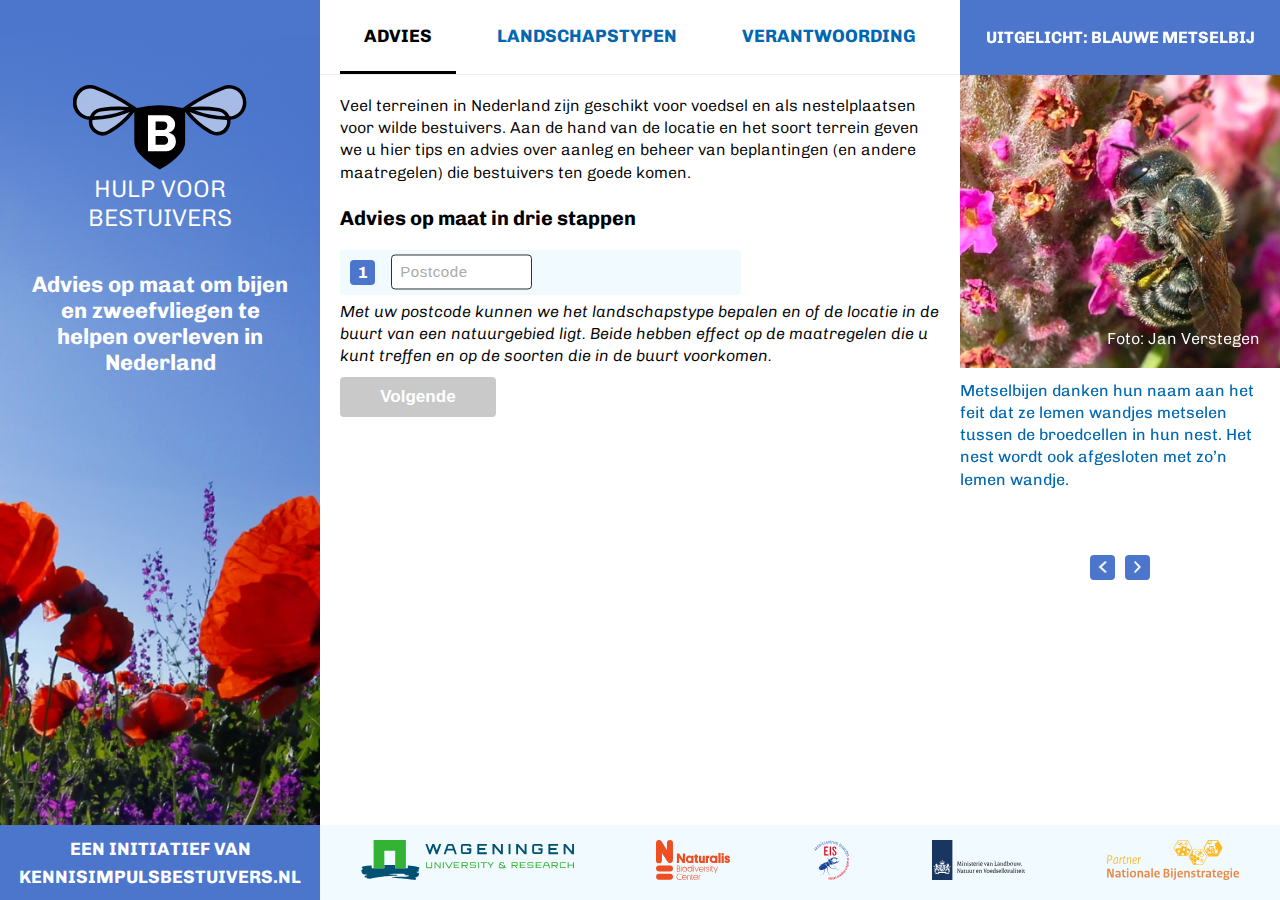
==== commit 868f94a9: "move scripts to the end of body tag" ====
--- a/index.html
+++ b/index.html
@@ -9,10 +9,6 @@
 <link rel="stylesheet" href="css/index.css" media="screen" />
 <link rel="stylesheet" href="css/print.css" media="print" />
 
-<script src="./js/global.js" defer></script>
-<script src="./js/carousel.js" defer></script>
-<script src="./js/form.js" defer></script>
-<script src="./js/index.js" defer></script>
 <!-- generics -->
 <link rel="icon" href="./assets/favicons/favicon-32.png" sizes="32x32">
 <link rel="icon" href="./assets/favicons/favicon-57.png" sizes="57x57">
@@ -324,5 +320,19 @@
               src="./assets/footer-logo-1-wur.svg" alt="" class="footer_sponsor-img"/> </a> <a href="https://www.naturalis.nl" class="footer_sponsor-link"> <img src="./assets/footer-logo-2-naturalis.svg" alt="" class="footer_sponsor-img"/></a> <a href="https://www.eis-nederland.nl" class="footer_sponsor-link"><img src="./assets/footer-logo-3-eis.svg" alt="" class="footer_sponsor-img"/> </a> <a href="https://www.rijksoverheid.nl/ministeries/ministerie-van-landbouw-natuur-en-voedselkwaliteit" class="footer_sponsor-link"> <img src="./assets/footer-logo-4-lnv.svg" alt="" class="footer_sponsor-img"/> </a> <a href="https://www.bestuivers.nl/nationalebijenstrategie" class="footer_sponsor-link"> <img src="./assets/footer-logo-5-nb.svg" alt="" class="footer_sponsor-img"/> </a> </div>
   </footer>
 </div>
+
+
+<script src="./js/global.js"></script>
+<script src="./js/carousel.js"></script>
+<script src="./js/form.js"></script>
+<script src="./js/index.js"></script>
+
+<script>
+  /*******************************
+    Search Form
+  ********************************/
+  const searchForm = new Form(select('.search_form'))
+  searchForm.render()
+</script>
 </body>
 </html>
--- a/css/global.css
+++ b/css/global.css
@@ -1,3 +1,4 @@
+
 :root {
   --main-color: #4b76cc;
   --main-color-light: #f0faff;
@@ -92,7 +93,8 @@
   position: absolute;
   top: 20%;
   left: 50%;
-  animation: float 2s ease-in-out infinite;
+  -webkit-animation: float 2s ease-in-out infinite;
+          animation: float 2s ease-in-out infinite;
 }
 
 .loader.hidden {
@@ -100,15 +102,34 @@
 }
 
 
+@-webkit-keyframes float {
+  0% {
+    -webkit-transform: translateY(0px) translate(-50%, -50%);
+            transform: translateY(0px) translate(-50%, -50%);
+  }
+  50% {
+    -webkit-transform: translateY(25px) translate(-50%, -50%);
+            transform: translateY(25px) translate(-50%, -50%);
+  }
+  100% {
+    -webkit-transform: translateY(0px) translate(-50%, -50%);
+            transform: translateY(0px) translate(-50%, -50%);
+  }
+}
+
+
 @keyframes float {
   0% {
-    transform: translateY(0px) translate(-50%, -50%);
+    -webkit-transform: translateY(0px) translate(-50%, -50%);
+            transform: translateY(0px) translate(-50%, -50%);
   }
   50% {
-    transform: translateY(25px) translate(-50%, -50%);
+    -webkit-transform: translateY(25px) translate(-50%, -50%);
+            transform: translateY(25px) translate(-50%, -50%);
   }
   100% {
-    transform: translateY(0px) translate(-50%, -50%);
+    -webkit-transform: translateY(0px) translate(-50%, -50%);
+            transform: translateY(0px) translate(-50%, -50%);
   }
 }
 
@@ -252,9 +273,15 @@
 }
 
 .title-bar {
+  display: -webkit-box;
+  display: -ms-flexbox;
   display: flex;
-  justify-content: center;
-  align-items: center;
+  -webkit-box-pack: center;
+      -ms-flex-pack: center;
+          justify-content: center;
+  -webkit-box-align: center;
+      -ms-flex-align: center;
+          align-items: center;
   height: 7.5rem;
   padding-right: 1rem;
   padding-left: 1rem;
@@ -591,4 +618,4 @@
     font-size: 14px;
     padding: 1px;
   }
-}
+}--- a/css/index.css
+++ b/css/index.css
@@ -13,6 +13,8 @@
 }
 
 .carousel_slides {
+  display: -webkit-box;
+  display: -ms-flexbox;
   display: flex;
   width: 100%;
   position: relative;
@@ -32,8 +34,10 @@
 .slide_image img {
   width: 100%;
   height: 100%;
-  object-fit: cover;
-  object-position: center;
+  -o-object-fit: cover;
+     object-fit: cover;
+  -o-object-position: center;
+     object-position: center;
 }
 
 .slide_image-credit {
@@ -55,8 +59,12 @@
 
 /* Carousel controls */
 .carousel_controls {
+  display: -webkit-box;
+  display: -ms-flexbox;
   display: flex;
-  justify-content: center;
+  -webkit-box-pack: center;
+      -ms-flex-pack: center;
+          justify-content: center;
   margin-top: 2rem;
 }
 
@@ -69,7 +77,8 @@
 }
 
 .carousel_arrow.left {
-  transform: rotateY(180deg);
+  -webkit-transform: rotateY(180deg);
+          transform: rotateY(180deg);
 }
 
 
@@ -140,6 +149,22 @@
   border: 1px solid black;
 }
 
+input::-webkit-input-placeholder {
+  color: rgb(170, 170, 170);
+}
+
+input::-moz-placeholder {
+  color: rgb(170, 170, 170);
+}
+
+input:-ms-input-placeholder {
+  color: rgb(170, 170, 170);
+}
+
+input::-ms-input-placeholder {
+  color: rgb(170, 170, 170);
+}
+
 input::placeholder {
   color: rgb(170, 170, 170);
 }
@@ -147,7 +172,9 @@
 input#postcode {
   position: absolute;
   top: 50%;
-  transform: translateY(-50%);
+  -webkit-transform: translateY(-50%);
+      -ms-transform: translateY(-50%);
+          transform: translateY(-50%);
   width: 14rem;
   margin-left: 1rem;
 }
@@ -267,19 +294,22 @@
   left: 5px;
   border-radius: 100%;
   -webkit-transition: all 0.2s ease;
+  -o-transition: all 0.2s ease;
   transition: all 0.2s ease;
 }
 
 [type='radio']:not(:checked) + label:after {
   opacity: 0;
   -webkit-transform: scale(0);
-  transform: scale(0);
+  -ms-transform: scale(0);
+      transform: scale(0);
 }
 
 [type='radio']:checked + label:after {
   opacity: 1;
   -webkit-transform: scale(1);
-  transform: scale(1);
+  -ms-transform: scale(1);
+      transform: scale(1);
 }
 
 
@@ -292,8 +322,12 @@
 }
 
 .search_form.submitting .submit-loader {
+  display: -webkit-box;
+  display: -ms-flexbox;
   display: flex;
-  align-items: center;
+  -webkit-box-align: center;
+      -ms-flex-align: center;
+          align-items: center;
 }
 
 .submit-loader_spinner {
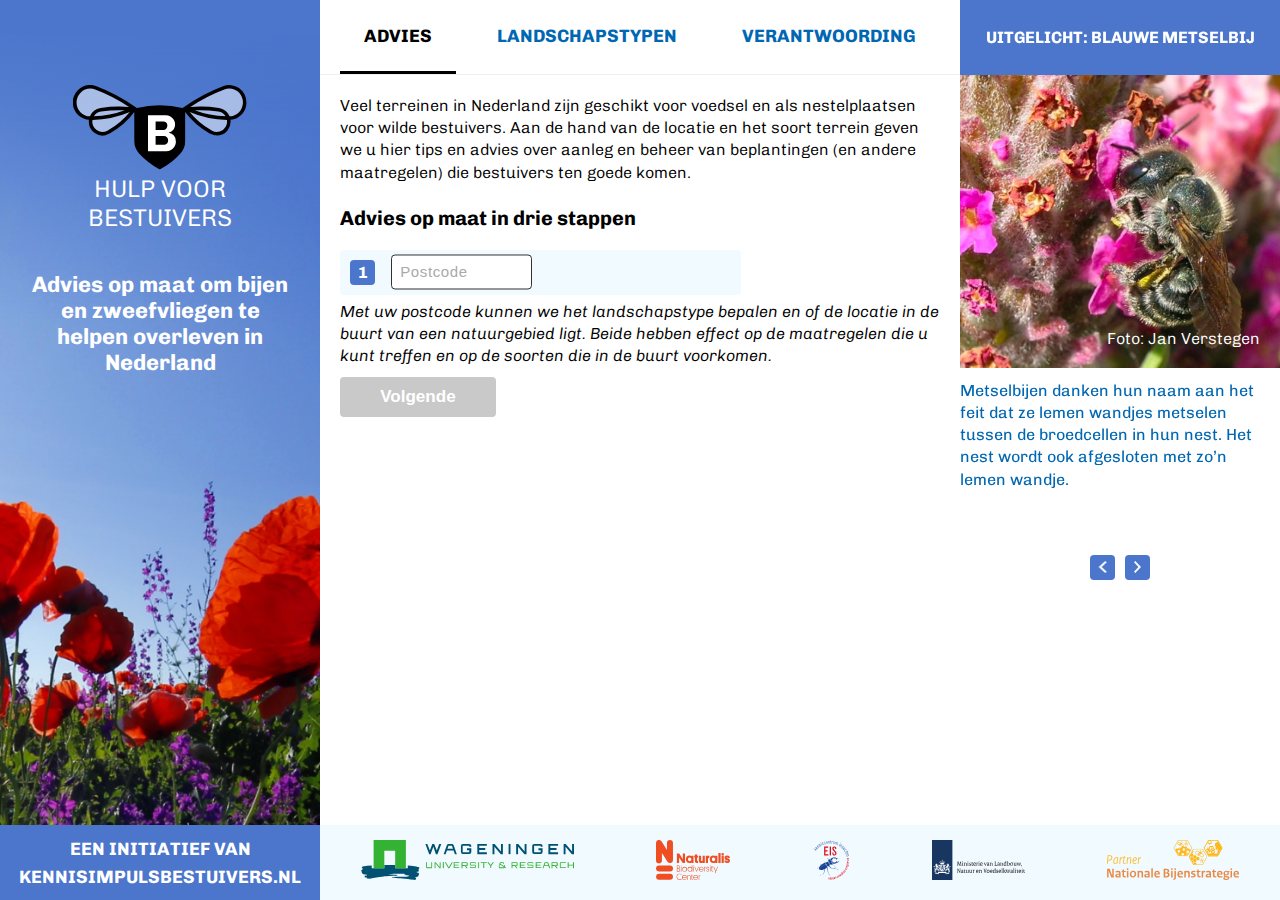
==== commit 90209171: "replace form class woth inline script" ====
--- a/index.html
+++ b/index.html
@@ -8,6 +8,12 @@
 <link rel="stylesheet" href="css/global.css" media="screen" />
 <link rel="stylesheet" href="css/index.css" media="screen" />
 <link rel="stylesheet" href="css/print.css" media="print" />
+
+
+<script src="./js/global.js" defer></script>
+<script src="./js/carousel.js" defer></script>
+<script src="./js/index.js" defer></script>
+
 
 <!-- generics -->
 <link rel="icon" href="./assets/favicons/favicon-32.png" sizes="32x32">
@@ -36,303 +42,290 @@
 <title>Search Page</title>
 </head>
 <body onbeforeunload="() => {}">
-<div class="loader"> <img src="./assets/logo.svg" alt=""> </div>
-<div class="layout">
-  <!-- header navgation -->
-  <div class="nav_logo-flag"> <img src="./assets/logo.svg" alt="logo" class="nav_logo" />
-    <h3 class="nav_flag">Hulp voor bestuivers</h3>
-  </div>
-  <header class="header">
-    <nav class="header_nav">
-      <ul class="nav_list">
-        <li class="nav_item active"><a class="nav_item_link" href="/">Advies</a></li>
-        <li class="nav_item"> <a class="nav_item_link">Landschapstypen</a> </li>
-        <li class="nav_item"> <a class="nav_item_link">Verantwoording</a> </li>
-      </ul>
-    </nav>
-  </header>
-
-  <!-- hero -->
-  <section class="hero">
-    <div class="hero_logo-flag"> <img src="./assets/logo.svg" alt="logo" class="hero_logo" />
-      <h3 class="hero_flag">HULP VOOR BESTUIVERS</h3>
+  <div class="loader"> <img src="./assets/logo.svg" alt=""> </div>
+  <div class="layout">
+    <!-- header navgation -->
+    <div class="nav_logo-flag"> <img src="./assets/logo.svg" alt="logo" class="nav_logo" />
+      <h3 class="nav_flag">Hulp voor bestuivers</h3>
     </div>
-    <div class="hero_description">
-      <h3> Advies op maat om bijen en zweefvliegen te helpen overleven in
-        Nederland </h3>
-    </div>
-  </section>
-
-  <!-- content section -->
-  <section class="content">
-    <p class="introduction"> Veel terreinen in Nederland zijn geschikt voor voedsel en als
-      nestelplaatsen voor wilde bestuivers. Aan de hand van de locatie en
-      het soort terrein geven we u hier tips en advies over aanleg en beheer
-      van beplantingen (en andere maatregelen) die bestuivers ten goede
-      komen. </p>
-    <h3 class="content_h3">Advies op maat in drie stappen</h3>
-
-    <!-- search form -->
-    <form action="./results.html" method="GET" class="search_form" autocomplete="off">
-      <!-- step 1 -->
-      <div class="form_step">
-        <div class="step_input">
-          <div class="sm-box"> <span class="step_number">1</span> </div>
-          <input
-            type="text"
-            name="postcode"
-            id="postcode"
-            placeholder="Postcode"
-          />
-        </div>
-        <p class="input_error"> Geen geldige postcode. Probeer een andere. </p>
-        <p class="input_explanation"> Met uw postcode kunnen we het landschapstype bepalen en of de
-          locatie in de buurt van een natuurgebied ligt. Beide hebben effect op de maatregelen die u kunt treffen en op de soorten die in de buurt voorkomen. </p>
+    <header class="header">
+      <nav class="header_nav">
+        <ul class="nav_list">
+          <li class="nav_item active"><a class="nav_item_link" href="/">Advies</a></li>
+          <li class="nav_item"> <a class="nav_item_link">Landschapstypen</a> </li>
+          <li class="nav_item"> <a class="nav_item_link">Verantwoording</a> </li>
+        </ul>
+      </nav>
+    </header>
+
+    <!-- hero -->
+    <section class="hero">
+      <div class="hero_logo-flag"> <img src="./assets/logo.svg" alt="logo" class="hero_logo" />
+        <h3 class="hero_flag">HULP VOOR BESTUIVERS</h3>
+      </div>
+      <div class="hero_description">
+        <h3> Advies op maat om bijen en zweefvliegen te helpen overleven in
+          Nederland </h3>
+      </div>
+    </section>
+
+    <!-- content section -->
+    <section class="content">
+      <p class="introduction"> Veel terreinen in Nederland zijn geschikt voor voedsel en als
+        nestelplaatsen voor wilde bestuivers. Aan de hand van de locatie en
+        het soort terrein geven we u hier tips en advies over aanleg en beheer
+        van beplantingen (en andere maatregelen) die bestuivers ten goede
+        komen. </p>
+      <h3 class="content_h3">Advies op maat in drie stappen</h3>
+
+      <!-- search form -->
+      <form action="./results.html" method="GET" class="search_form" autocomplete="off">
+        <!-- step 1 -->
+        <div class="form_step">
+          <div class="step_input">
+            <div class="sm-box"> <span class="step_number">1</span> </div>
+            <input
+              type="text"
+              name="postcode"
+              id="postcode"
+              placeholder="Postcode"
+            />
+          </div>
+          <p class="input_error"> Geen geldige postcode. Probeer een andere. </p>
+          <p class="input_explanation"> Met uw postcode kunnen we het landschapstype bepalen en of de
+            locatie in de buurt van een natuurgebied ligt. Beide hebben effect op de maatregelen die u kunt treffen en op de soorten die in de buurt voorkomen. </p>
+            <div class="step_input step_resume">
+              <div class="sm-box"> <span class="step_number">1</span> </div>
+              <div class="step_picked-value"> <span></span> </div>
+              <img src="./assets/edit-icon.svg" alt="" class="step_edit-icon" />
+            </div>
+            <button class="button next" type="button" disabled>Volgende</button>
+        </div>
+
+        <!-- step 2 -->
+        <div class="form_step ">
+          <div class="step_input">
+            <div class="sm-box"> <span class="step_number">2</span> </div>
+            <label class="step_title">Om welk type terrein gaat het?</label>
+            <p class="step_choice">
+              <input
+                    type="radio"
+                    id="choice_1"
+                    name="type_terrein"
+                    value="Agrarisch bedrijf"
+                  />
+              <label for="choice_1">Agrarisch bedrijf</label>
+            </p>
+            <p class="step_choice">
+              <input
+                    type="radio"
+                    id="choice_2"
+                    name="type_terrein"
+                    value="Bedrijventerrein"
+                  />
+              <label for="choice_2">Bedrijventerrein</label>
+            </p>
+            <p class="step_choice">
+              <input
+                    type="radio"
+                    id="choice_3"
+                    name="type_terrein"
+                    value="Natuurgebied"
+                  />
+              <label for="choice_3">Natuurgebied</label>
+            </p>
+            <p class="step_choice">
+              <input
+                    type="radio"
+                    id="choice_4"
+                    name="type_terrein"
+                    value="Oever of dijk"
+                  />
+              <label for="choice_4">Oever of dijk</label>
+            </p>
+            <p class="step_choice">
+              <input
+                    type="radio"
+                    id="choice_5"
+                    name="type_terrein"
+                    value="Park of landgoed"
+                  />
+              <label for="choice_5">Park of landgoed</label>
+            </p>
+            <p class="step_choice">
+              <input
+                    type="radio"
+                    id="choice_6"
+                    name="type_terrein"
+                    value="Tuin of plantsoen"
+                  />
+              <label for="choice_6">Tuin of plantsoen</label>
+            </p>
+            <p class="step_choice">
+              <input
+                    type="radio"
+                    id="choice_7"
+                    name="type_terrein"
+                    value="Weg- of spoorberm"
+                  />
+              <label for="choice_7">Weg- of spoorberm</label>
+            </p>
+          </div>
           <div class="step_input step_resume">
-            <div class="sm-box"> <span class="step_number">1</span> </div>
+            <div class="sm-box"> <span class="step_number">2</span> </div>
             <div class="step_picked-value"> <span></span> </div>
             <img src="./assets/edit-icon.svg" alt="" class="step_edit-icon" />
           </div>
+
           <button class="button next" type="button" disabled>Volgende</button>
-      </div>
-
-      <!-- step 2 -->
-      <div class="form_step ">
-        <div class="step_input">
-          <div class="sm-box"> <span class="step_number">2</span> </div>
-          <label class="step_title">Om welk type terrein gaat het?</label>
-          <p class="step_choice">
-            <input
-                  type="radio"
-                  id="choice_1"
-                  name="type_terrein"
-                  value="Agrarisch bedrijf"
-                />
-            <label for="choice_1">Agrarisch bedrijf</label>
-          </p>
-          <p class="step_choice">
-            <input
-                  type="radio"
-                  id="choice_2"
-                  name="type_terrein"
-                  value="Bedrijventerrein"
-                />
-            <label for="choice_2">Bedrijventerrein</label>
-          </p>
-          <p class="step_choice">
-            <input
-                  type="radio"
-                  id="choice_3"
-                  name="type_terrein"
-                  value="Natuurgebied"
-                />
-            <label for="choice_3">Natuurgebied</label>
-          </p>
-          <p class="step_choice">
-            <input
-                  type="radio"
-                  id="choice_4"
-                  name="type_terrein"
-                  value="Oever of dijk"
-                />
-            <label for="choice_4">Oever of dijk</label>
-          </p>
-          <p class="step_choice">
-            <input
-                  type="radio"
-                  id="choice_5"
-                  name="type_terrein"
-                  value="Park of landgoed"
-                />
-            <label for="choice_5">Park of landgoed</label>
-          </p>
-          <p class="step_choice">
-            <input
-                  type="radio"
-                  id="choice_6"
-                  name="type_terrein"
-                  value="Tuin of plantsoen"
-                />
-            <label for="choice_6">Tuin of plantsoen</label>
-          </p>
-          <p class="step_choice">
-            <input
-                  type="radio"
-                  id="choice_7"
-                  name="type_terrein"
-                  value="Weg- of spoorberm"
-                />
-            <label for="choice_7">Weg- of spoorberm</label>
-          </p>
-        </div>
-        <div class="step_input step_resume">
-          <div class="sm-box"> <span class="step_number">2</span> </div>
-          <div class="step_picked-value"> <span></span> </div>
-          <img src="./assets/edit-icon.svg" alt="" class="step_edit-icon" />
-        </div>
-
-        <button class="button next" type="button" disabled>Volgende</button>
-      </div>
-
-      <!-- step 3 -->
-      <div class="form_step ">
-        <div class="step_input">
-          <div class="sm-box"> <span class="step_number">3</span> </div>
-          <label class="step_title">Over welke situatie wilt u advies?</label>
-          <p class="step_choice">
-            <input
-                  type="radio"
-                  id="situatie_1"
-                  name="situatie"
-                  value="Beheer van bestaande situatie op een bestuiver-vriendelijke manier"
-                />
-            <label for="situatie_1"
-                  >Beheer van bestaande situatie op een bestuiver-vriendelijke
-              manier</label
-                >
-          </p>
-          <p class="step_choice">
-            <input
-                  type="radio"
-                  id="situatie_2"
-                  name="situatie"
-                  value="Aanleg van voedselaanbod"
-                />
-            <label for="situatie_2">Aanleg van voedselaanbod</label>
-          </p>
-        </div>
-
-        <div class="step_input step_resume">
-          <div class="sm-box"> <span class="step_number">3</span> </div>
-          <div class="step_picked-value"> <span></span> </div>
-          <img src="./assets/edit-icon.svg" alt="" class="step_edit-icon" />
-        </div>
-
+        </div>
+
+        <!-- step 3 -->
+        <div class="form_step ">
+          <div class="step_input">
+            <div class="sm-box"> <span class="step_number">3</span> </div>
+            <label class="step_title">Over welke situatie wilt u advies?</label>
+            <p class="step_choice">
+              <input
+                    type="radio"
+                    id="situatie_1"
+                    name="situatie"
+                    value="Beheer van bestaande situatie op een bestuiver-vriendelijke manier"
+                  />
+              <label for="situatie_1"
+                    >Beheer van bestaande situatie op een bestuiver-vriendelijke
+                manier</label
+                  >
+            </p>
+            <p class="step_choice">
+              <input
+                    type="radio"
+                    id="situatie_2"
+                    name="situatie"
+                    value="Aanleg van voedselaanbod"
+                  />
+              <label for="situatie_2">Aanleg van voedselaanbod</label>
+            </p>
+          </div>
+
+          <div class="step_input step_resume">
+            <div class="sm-box"> <span class="step_number">3</span> </div>
+            <div class="step_picked-value"> <span></span> </div>
+            <img src="./assets/edit-icon.svg" alt="" class="step_edit-icon" />
+          </div>
+
+          <div class="submit-loader" >
+            <img class="submit-loader_spinner" src="./assets/loading-spinner.svg" alt="spinner">
+            <p class="submit-loader_text" >Ean ogenblik, er wordt gezocht.</p>
+          </div>
+
+          <button class="button next" type="submit" disabled>Zoek</button>
+
+        </div>
+  <!--
         <div class="submit-loader" >
           <img class="submit-loader_spinner" src="./assets/loading-spinner.svg" alt="spinner">
           <p class="submit-loader_text" >Ean ogenblik, er wordt gezocht.</p>
         </div>
 
-        <button class="button next" type="submit" disabled>Zoek</button>
-
+        <button class="button next" type="submit" disabled>Zoek</button> -->
+
+      </form>
+    </section>
+
+    <!-- spotlight carousel -->
+    <section class="spotlight">
+      <div class="carousel">
+        <div class="carousel_slides">
+          <!-- slide 1 -->
+          <div class="carousel_slide">
+            <div class="title-bar">
+              <h3>Uitgelicht: Blauwe Metselbij</h3>
+            </div>
+            <div class="slide_image"> <img src="./assets/p1-blauwe-metselbij.jpg" alt="slide image" /> <span class="slide_image-credit">Foto: Jan Verstegen</span> </div>
+            <div class="slide_description">
+              <p> Metselbijen danken hun naam aan het feit dat ze lemen wandjes
+                metselen tussen de broedcellen in hun nest. Het nest wordt ook
+                afgesloten met zo’n lemen wandje. </p>
+            </div>
+          </div>
+
+          <!-- slide 2 -->
+          <div class="carousel_slide">
+            <div class="title-bar">
+              <h3>Uitgelicht: Snorzweefvlieg</h3>
+            </div>
+            <div class="slide_image"> <img src="./assets/p2-snorzweefvlieg.jpg" alt="slide image" /> <span class="slide_image-credit">Foto: Willem Landman</span> </div>
+            <div class="slide_description">
+              <p> Zweefvliegen kunnen niet steken, maar bootsen vaak het
+                uiterlijk van stekende insecten na (mimicry). </p>
+            </div>
+          </div>
+
+          <!-- slide 3 -->
+          <div class="carousel_slide">
+            <div class="title-bar">
+              <h3>Uitgelicht: Kleine Vos</h3>
+            </div>
+            <div class="slide_image"> <img src="./assets/p3-kleine-vos.jpg" alt="slide image" /> <span class="slide_image-credit">Foto: Bert Heugmui</span> </div>
+            <div class="slide_description">
+              <p> In Nederland komen 2.214 vlindersoorten voor, waarvan 53
+                dagvlindersoorten. De Kleine Vos (Aglais Urticae) is te
+                herkennen aan de roodbruine voorvleugel met een rij blauwe
+                maanvlekken langs de achterrand. </p>
+            </div>
+          </div>
+
+          <!-- slide 4 -->
+          <div class="carousel_slide">
+            <div class="title-bar">
+              <h3>Uitgelicht: Bromvlieg</h3>
+            </div>
+            <div class="slide_image"> <img src="./assets/p4-bromvlieg.jpg" alt="slide image" /> <span class="slide_image-credit">Foto: Egor Kamelev</span> </div>
+            <div class="slide_description">
+              <p> De bromvlieg kan bij planten met een sterke geur, zoals
+                guldenroede (Solidago), helpen bij de bestuiving. </p>
+            </div>
+          </div>
+
+          <!-- slide 5 -->
+          <div class="carousel_slide">
+            <div class="title-bar">
+              <h3>Uitgelicht: Doodskopzweefvlieg</h3>
+            </div>
+            <div class="slide_image"> <img
+                    src="./assets/p5-doodskopzweefvlieg.jpg"
+                    alt="slide image"
+                  /> <span class="slide_image-credit">Foto: Willem Landman</span> </div>
+            <div class="slide_description">
+              <p> De doodskopzweefvlieg komt in heel Europa voor, tot in
+                Noord-Afrika. Het voedsel bestaat uit nectar en stuifmeel van
+                diverse bloemsoorten. </p>
+            </div>
+          </div>
+        </div>
+        <div class="carousel_controls">
+          <button class="sm-box carousel_control" data-dir="left"> <img
+                  src="./assets/arrow.svg"
+                  alt="next slide"
+                  class="carousel_arrow left"
+                /> </button>
+          <button class="sm-box carousel_control" data-dir="right"> <img
+                  src="./assets/arrow.svg"
+                  alt="next slide"
+                  class="carousel_arrow"
+                /> </button>
+        </div>
       </div>
-<!--
-      <div class="submit-loader" >
-        <img class="submit-loader_spinner" src="./assets/loading-spinner.svg" alt="spinner">
-        <p class="submit-loader_text" >Ean ogenblik, er wordt gezocht.</p>
-      </div>
-
-      <button class="button next" type="submit" disabled>Zoek</button> -->
-
-    </form>
-  </section>
-
-  <!-- spotlight carousel -->
-  <section class="spotlight">
-    <div class="carousel">
-      <div class="carousel_slides">
-        <!-- slide 1 -->
-        <div class="carousel_slide">
-          <div class="title-bar">
-            <h3>Uitgelicht: Blauwe Metselbij</h3>
-          </div>
-          <div class="slide_image"> <img src="./assets/p1-blauwe-metselbij.jpg" alt="slide image" /> <span class="slide_image-credit">Foto: Jan Verstegen</span> </div>
-          <div class="slide_description">
-            <p> Metselbijen danken hun naam aan het feit dat ze lemen wandjes
-              metselen tussen de broedcellen in hun nest. Het nest wordt ook
-              afgesloten met zo’n lemen wandje. </p>
-          </div>
-        </div>
-
-        <!-- slide 2 -->
-        <div class="carousel_slide">
-          <div class="title-bar">
-            <h3>Uitgelicht: Snorzweefvlieg</h3>
-          </div>
-          <div class="slide_image"> <img src="./assets/p2-snorzweefvlieg.jpg" alt="slide image" /> <span class="slide_image-credit">Foto: Willem Landman</span> </div>
-          <div class="slide_description">
-            <p> Zweefvliegen kunnen niet steken, maar bootsen vaak het
-              uiterlijk van stekende insecten na (mimicry). </p>
-          </div>
-        </div>
-
-        <!-- slide 3 -->
-        <div class="carousel_slide">
-          <div class="title-bar">
-            <h3>Uitgelicht: Kleine Vos</h3>
-          </div>
-          <div class="slide_image"> <img src="./assets/p3-kleine-vos.jpg" alt="slide image" /> <span class="slide_image-credit">Foto: Bert Heugmui</span> </div>
-          <div class="slide_description">
-            <p> In Nederland komen 2.214 vlindersoorten voor, waarvan 53
-              dagvlindersoorten. De Kleine Vos (Aglais Urticae) is te
-              herkennen aan de roodbruine voorvleugel met een rij blauwe
-              maanvlekken langs de achterrand. </p>
-          </div>
-        </div>
-
-        <!-- slide 4 -->
-        <div class="carousel_slide">
-          <div class="title-bar">
-            <h3>Uitgelicht: Bromvlieg</h3>
-          </div>
-          <div class="slide_image"> <img src="./assets/p4-bromvlieg.jpg" alt="slide image" /> <span class="slide_image-credit">Foto: Egor Kamelev</span> </div>
-          <div class="slide_description">
-            <p> De bromvlieg kan bij planten met een sterke geur, zoals
-              guldenroede (Solidago), helpen bij de bestuiving. </p>
-          </div>
-        </div>
-
-        <!-- slide 5 -->
-        <div class="carousel_slide">
-          <div class="title-bar">
-            <h3>Uitgelicht: Doodskopzweefvlieg</h3>
-          </div>
-          <div class="slide_image"> <img
-                  src="./assets/p5-doodskopzweefvlieg.jpg"
-                  alt="slide image"
-                /> <span class="slide_image-credit">Foto: Willem Landman</span> </div>
-          <div class="slide_description">
-            <p> De doodskopzweefvlieg komt in heel Europa voor, tot in
-              Noord-Afrika. Het voedsel bestaat uit nectar en stuifmeel van
-              diverse bloemsoorten. </p>
-          </div>
-        </div>
-      </div>
-      <div class="carousel_controls">
-        <button class="sm-box carousel_control" data-dir="left"> <img
-                src="./assets/arrow.svg"
-                alt="next slide"
-                class="carousel_arrow left"
-              /> </button>
-        <button class="sm-box carousel_control" data-dir="right"> <img
-                src="./assets/arrow.svg"
-                alt="next slide"
-                class="carousel_arrow"
-              /> </button>
-      </div>
-    </div>
-  </section>
-
-  <!-- footer -->
-  <footer class="footer">
-    <div class="footer_links"> <a href="http://kennisimpulsbestuivers.nl">Een initiatief van</a> <a href="http://kennisimpulsbestuivers.nl">Kennisimpulsbestuivers.nl</a> </div>
-    <div class="footer_sponsors"> <a href="https://www.wur.nl" class="footer_sponsor-link"> <img
-              src="./assets/footer-logo-1-wur.svg" alt="" class="footer_sponsor-img"/> </a> <a href="https://www.naturalis.nl" class="footer_sponsor-link"> <img src="./assets/footer-logo-2-naturalis.svg" alt="" class="footer_sponsor-img"/></a> <a href="https://www.eis-nederland.nl" class="footer_sponsor-link"><img src="./assets/footer-logo-3-eis.svg" alt="" class="footer_sponsor-img"/> </a> <a href="https://www.rijksoverheid.nl/ministeries/ministerie-van-landbouw-natuur-en-voedselkwaliteit" class="footer_sponsor-link"> <img src="./assets/footer-logo-4-lnv.svg" alt="" class="footer_sponsor-img"/> </a> <a href="https://www.bestuivers.nl/nationalebijenstrategie" class="footer_sponsor-link"> <img src="./assets/footer-logo-5-nb.svg" alt="" class="footer_sponsor-img"/> </a> </div>
-  </footer>
-</div>
-
-
-<script src="./js/global.js"></script>
-<script src="./js/carousel.js"></script>
-<script src="./js/form.js"></script>
-<script src="./js/index.js"></script>
-
-<script>
-  /*******************************
-    Search Form
-  ********************************/
-  const searchForm = new Form(select('.search_form'))
-  searchForm.render()
-</script>
+    </section>
+
+    <!-- footer -->
+    <footer class="footer">
+      <div class="footer_links"> <a href="http://kennisimpulsbestuivers.nl">Een initiatief van</a> <a href="http://kennisimpulsbestuivers.nl">Kennisimpulsbestuivers.nl</a> </div>
+      <div class="footer_sponsors"> <a href="https://www.wur.nl" class="footer_sponsor-link"> <img
+                src="./assets/footer-logo-1-wur.svg" alt="" class="footer_sponsor-img"/> </a> <a href="https://www.naturalis.nl" class="footer_sponsor-link"> <img src="./assets/footer-logo-2-naturalis.svg" alt="" class="footer_sponsor-img"/></a> <a href="https://www.eis-nederland.nl" class="footer_sponsor-link"><img src="./assets/footer-logo-3-eis.svg" alt="" class="footer_sponsor-img"/> </a> <a href="https://www.rijksoverheid.nl/ministeries/ministerie-van-landbouw-natuur-en-voedselkwaliteit" class="footer_sponsor-link"> <img src="./assets/footer-logo-4-lnv.svg" alt="" class="footer_sponsor-img"/> </a> <a href="https://www.bestuivers.nl/nationalebijenstrategie" class="footer_sponsor-link"> <img src="./assets/footer-logo-5-nb.svg" alt="" class="footer_sponsor-img"/> </a> </div>
+    </footer>
+  </div>
+
 </body>
 </html>
